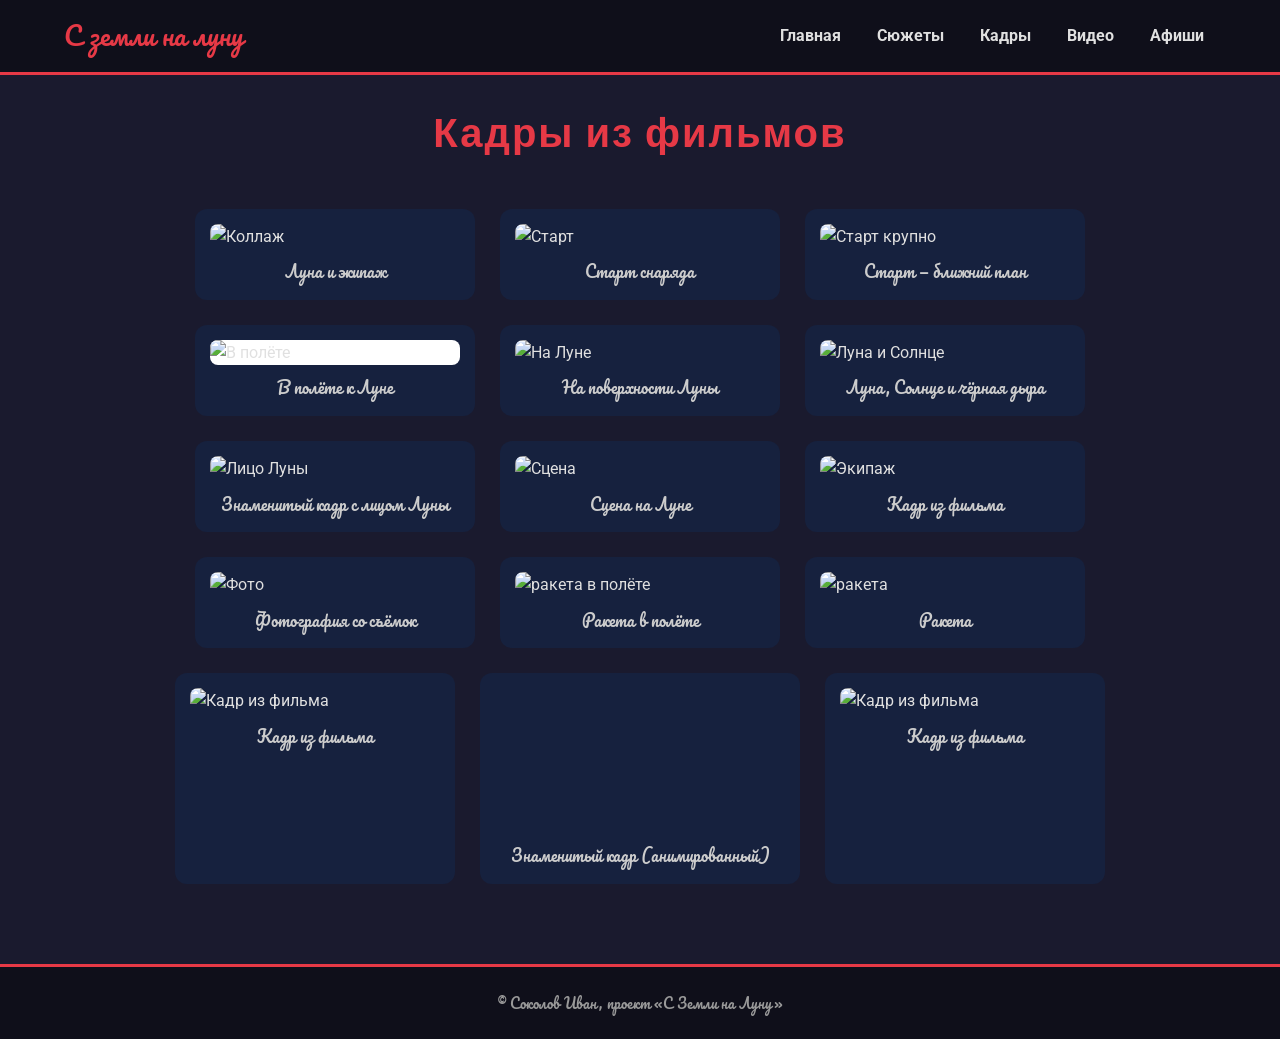
==== gallery.html @ 2c609bd3 "Add files via upload" ====
<!DOCTYPE html>
<html lang="ru">
  <head>
    <meta charset="UTF-8" />
    <title>Кадры из фильмов — С Земли на Луну</title>
    <link rel="stylesheet" href="style.css" />
    <meta
      name="description"
      content="Про фильм Путешествие на Луну и другие похожие фильмы"
    />
    <meta name="author" content="Соколов Иван" />
    <meta name="copyright" content="Kodland" />
    <meta
      name="keywords"
      content="С земли на луну,Путешествие на Луну,Путешествие на Луну фильм,1902,1929,1904,1918,1898,1908,1909,Путешествие на Луну (1902),Луна,разбор,фильм,фильмы,классическое кино,Путешествие,путешествие,Сюжет,сюжет,Путешествие сквозь невозможное,Кадры из фильма,кадры из фильма,Афишы,афишы,«Сон астроно́ма» 1898 год,Сон астроно́ма,сон астроно́ма,полёт на луну(1953),полёт на луну,Женщина на Луне (1929),Женщина на Луне,«Космический рейс» (1935),Космический рейс,космический рейс,Путешествие на Марс (1918),Путешествие на Марс,путешествие на Марс,Путешествие на Марс (1910),Марс (1910),Другие фильмы,фильмы,Экскурсия На Луну (1908),Экскурсия На Луну,Voyage_sur_Jupiter_(1909),Путешествие сквозь невозможное (1904),Путешествие сквозь невозможное,путешествие сквозь невозможное,завоевание полюса 1912,завоевание полюса"
    />
  </head>

  <body>
    <header>
      <div class="logo">С земли на луну</div>
      <nav>
        <a href="index.html">Главная</a>
        <a href="subjects.html">Сюжеты</a>
        <a href="gallery.html">Кадры</a>
        <a href="videos.html">Видео</a>
        <a href="posters.html">Афиши</a>
      </nav>
    </header>

    <main>
      <h2 class="page-title">Кадры из фильмов</h2>
      <div class="gallery">
        <div class="gallery-card">
          <img src="img/73444_600.jpg" alt="Коллаж" />
          <p>Луна и экипаж</p>
        </div>
        <div class="gallery-card">
          <img src="img/1598_3.jpg" alt="Старт" />
          <p>Старт снаряда</p>
        </div>
        <div class="gallery-card">
          <img src="img/268555.852x600c5020.jpg.jpg" alt="Старт крупно" />
          <p>Старт — ближний план</p>
        </div>
        <div class="gallery-card">
          <img
            style="background-color: rgb(255, 255, 255)"
            src="img/353708_5_i_003.png"
            alt="В полёте"
          />
          <p>В полёте к Луне</p>
        </div>
        <div class="gallery-card">
          <img src="img/h280_48604302.jpg" alt="На Луне" />
          <p>На поверхности Луны</p>
        </div>
        <div class="gallery-card">
          <img src="img/3cfdf1c01d3f43cb897c3c6b1809.jpg" alt="Луна и Солнце" />
          <p>Луна, Солнце и чёрная дыра</p>
        </div>
        <div class="gallery-card">
          <img src="img/puteshestviya-na-lunu--.jpg" alt="Лицо Луны" />
          <p>Знаменитый кадр с лицом Луны</p>
        </div>
        <div class="gallery-card">
          <img src="img/Без названия (4).jpg" alt="Сцена" />
          <p>Сцена на Луне</p>
        </div>
        <div class="gallery-card">
          <img src="img/Без названия (5).jpg" alt="Экипаж" />
          <p>Кадр из фильма</p>
        </div>
        <div class="gallery-card">
          <img src="img/image 9.png" alt="Фото" />
          <p>Фотография со съёмок</p>
        </div>
        <div class="gallery-card">
          <img
            src="img/274px-'Around_the_Moon'_by_Bayard_and_Neuville_36.jpg"
            alt="ракета в полёте"
          />
          <p>Ракета в полёте</p>
        </div>
        <div class="gallery-card">
          <img src="img/ракета.png" alt="ракета" />
          <p>Ракета</p>
        </div>
        <div class="gallery-card">
          <img src="img/images16.jpg" alt="Кадр из фильма" />
          <p>Кадр из фильма</p>
        </div>
        <div class="video-card">
          <video
            src="img/ST9HyDXfzS6o9J-Ru7J1iVgCDxqG2jJOdGTVUFSkir8.mp4"
            autoplay
            muted
            loop
          ></video>
          <p>Знаменитый кадр (анимированный)</p>
        </div>
        <div class="gallery-card">
          <img src="img/image 13.png" alt="Кадр из фильма" />
          <p>Кадр из фильма</p>
        </div>
      </div>
    </main>

    <footer>
      <p>© Соколов Иван, проект «С Земли на Луну»</p>
    </footer>
  </body>
</html>
---- style.css ----
@import url("https://fonts.googleapis.com/css2?family=Honk:MORF@15&family=Jersey+10&family=Pacifico&family=Roboto:ital,wght@0,100..900;1,100..900&display=swap");

* {
  margin: 0;
  padding: 0;
  box-sizing: border-box;
}

body {
  background-color: #1a1a2e;
  color: #e0e0e0;
  font-family: "Roboto", "Segoe UI", Arial, sans-serif;
  line-height: 1.6;
}

/* ===== ШАПКА ===== */
header {
  background-color: #0f0f1a;
  padding: 15px 5%;
  display: flex;
  flex-wrap: wrap;
  justify-content: space-between;
  align-items: center;
  border-bottom: 3px solid #e63946;
}

.logo {
  font-family: "Pacifico", cursive;
  color: #e63946;
  font-size: 26px;
}

header nav {
  display: flex;
  flex-wrap: wrap;
  gap: 12px;
}

header nav a {
  font-family: "Roboto", sans-serif;
  font-weight: 700;
  color: #e0e0e0;
  text-decoration: none;
  padding: 6px 12px;
  border-radius: 5px;
  transition: background-color 0.3s;
}

header nav a:hover {
  background-color: #e63946;
  color: white;
}

/* ===== MAIN ===== */
main {
  max-width: 1100px;
  margin: 0 auto;
  padding: 30px 20px;
}

.page-title {
  font-family: "Jersey 10", sans-serif;
  color: #e63946;
  font-size: 40px;
  text-align: center;
  margin-bottom: 40px;
  letter-spacing: 2px;
}

/* ===== БАННЕР (главная) ===== */
.banner {
  position: relative;
  text-align: center;
  padding: 100px 20px;
  margin-bottom: 40px;
  border-radius: 15px;
  overflow: hidden;
}

.banner-bg {
  position: absolute;
  top: 0;
  left: 0;
  width: 100%;
  height: 100%;
  background-image: url("img/photo.jpg");
  background-size: cover;
  background-position: center;
  background-repeat: no-repeat;
  z-index: 1;
}

.banner-bg::after {
  content: "";
  position: absolute;
  top: 0;
  left: 0;
  width: 100%;
  height: 100%;
  background-color: rgba(15, 15, 26, 0.75);
}

.banner-content {
  position: relative;
  z-index: 2;
}

.banner-content h2 {
  font-family: "Honk", cursive;
  font-size: 64px;
  margin-bottom: 10px;
}

.banner-content p {
  font-family: "Roboto", sans-serif;
  font-weight: 300;
  font-size: 18px;
  color: #ccc;
}

/* ===== БЛОК «О ПРОЕКТЕ» (главная) ===== */
.about {
  display: flex;
  flex-wrap: wrap;
  gap: 30px;
  align-items: center;
  margin-bottom: 50px;
  background-color: #16213e;
  padding: 30px;
  border-radius: 15px;
}

.about-img {
  width: 250px;
  border-radius: 12px;
}

.about-text {
  flex: 1;
  min-width: 250px;
}

.about-text h2 {
  font-family: "Jersey 10", sans-serif;
  color: #e63946;
  font-size: 36px;
  margin-bottom: 15px;
  letter-spacing: 2px;
}

.about-text p {
  font-family: "Roboto", sans-serif;
  font-weight: 400;
  margin-bottom: 10px;
}

/* ===== КАРТОЧКИ-РАЗДЕЛЫ (главная) ===== */
.cards-nav h2 {
  font-family: "Jersey 10", sans-serif;
  color: #e63946;
  font-size: 36px;
  text-align: center;
  margin-bottom: 25px;
  letter-spacing: 2px;
}

.cards-row {
  display: flex;
  flex-wrap: wrap;
  gap: 25px;
  justify-content: center;
}

.nav-card {
  display: flex;
  flex-direction: column;
  align-items: center;
  background-color: #16213e;
  padding: 0 0 20px 0;
  border-radius: 15px;
  width: 240px;
  text-decoration: none;
  color: #e0e0e0;
  transition: transform 0.3s, box-shadow 0.3s;
  overflow: hidden;
}

.nav-card:hover {
  transform: translateY(-5px);
  box-shadow: 0 10px 25px rgba(230, 57, 70, 0.3);
}

.nav-card img {
  width: 100%;
  height: 160px;
  object-fit: cover;
}

.nav-card h3 {
  font-family: "Jersey 10", sans-serif;
  color: #e63946;
  margin: 15px 0 5px 0;
  font-size: 24px;
  letter-spacing: 1px;
}

.nav-card p {
  font-family: "Pacifico", cursive;
  text-align: center;
  padding: 0 15px;
  font-size: 14px;
  color: #bbb;
}

/* ===== СТАТЬИ (сюжеты) ===== */
article {
  background-color: #16213e;
  padding: 25px;
  border-radius: 15px;
  margin-bottom: 30px;
}

article h3 {
  font-family: "Jersey 10", sans-serif;
  color: #e63946;
  font-size: 28px;
  margin-bottom: 15px;
  border-bottom: 2px solid #e63946;
  padding-bottom: 8px;
  letter-spacing: 1px;
}

article p {
  font-family: "Roboto", sans-serif;
  font-weight: 400;
  margin-bottom: 12px;
  text-align: justify;
}

/* ===== ГАЛЕРЕЯ КАДРОВ ===== */
.gallery {
  display: flex;
  flex-wrap: wrap;
  gap: 25px;
  justify-content: center;
}

.gallery-card {
  display: flex;
  flex-direction: column;
  align-items: center;
  background-color: #16213e;
  padding: 15px;
  border-radius: 12px;
  width: 280px;
}

.gallery-card img {
  width: 100%;
  height: auto;
  border-radius: 8px;
}

.gallery-card p {
  font-family: "Pacifico", cursive;
  margin-top: 10px;
  text-align: center;
  font-size: 16px;
  color: #ccc;
}

/* ===== ВИДЕО ===== */
.video-container {
  display: flex;
  flex-wrap: wrap;
  gap: 25px;
  justify-content: center;
}

.video-card {
  display: flex;
  flex-direction: column;
  align-items: center;
  background-color: #16213e;
  padding: 15px;
  border-radius: 12px;
  width: 320px;
}

.video-card video {
  width: 100%;
  border-radius: 8px;
}

.video-card iframe {
  width: 100%;
  height: 200px;
  border-radius: 8px;
}

.video-card p {
  font-family: "Pacifico", cursive;
  margin-top: 10px;
  text-align: center;
  font-size: 16px;
  color: #ccc;
}

/* ===== АФИШИ ===== */
.posters {
  display: flex;
  flex-wrap: wrap;
  gap: 25px;
  justify-content: center;
}

.poster-card {
  display: flex;
  flex-direction: column;
  align-items: center;
  background-color: #16213e;
  padding: 15px;
  border-radius: 12px;
  width: 280px;
}

.poster-card img {
  width: 100%;
  height: auto;
  border-radius: 8px;
}

.poster-card p {
  font-family: "Pacifico", cursive;
  margin-top: 10px;
  text-align: center;
  font-size: 16px;
  color: #ccc;
}

/* ===== FOOTER ===== */
footer {
  background-color: #0f0f1a;
  text-align: center;
  padding: 25px;
  border-top: 3px solid #e63946;
  margin-top: 50px;
}

footer p {
  font-family: "Pacifico", cursive;
  color: #999;
  font-size: 14px;
}
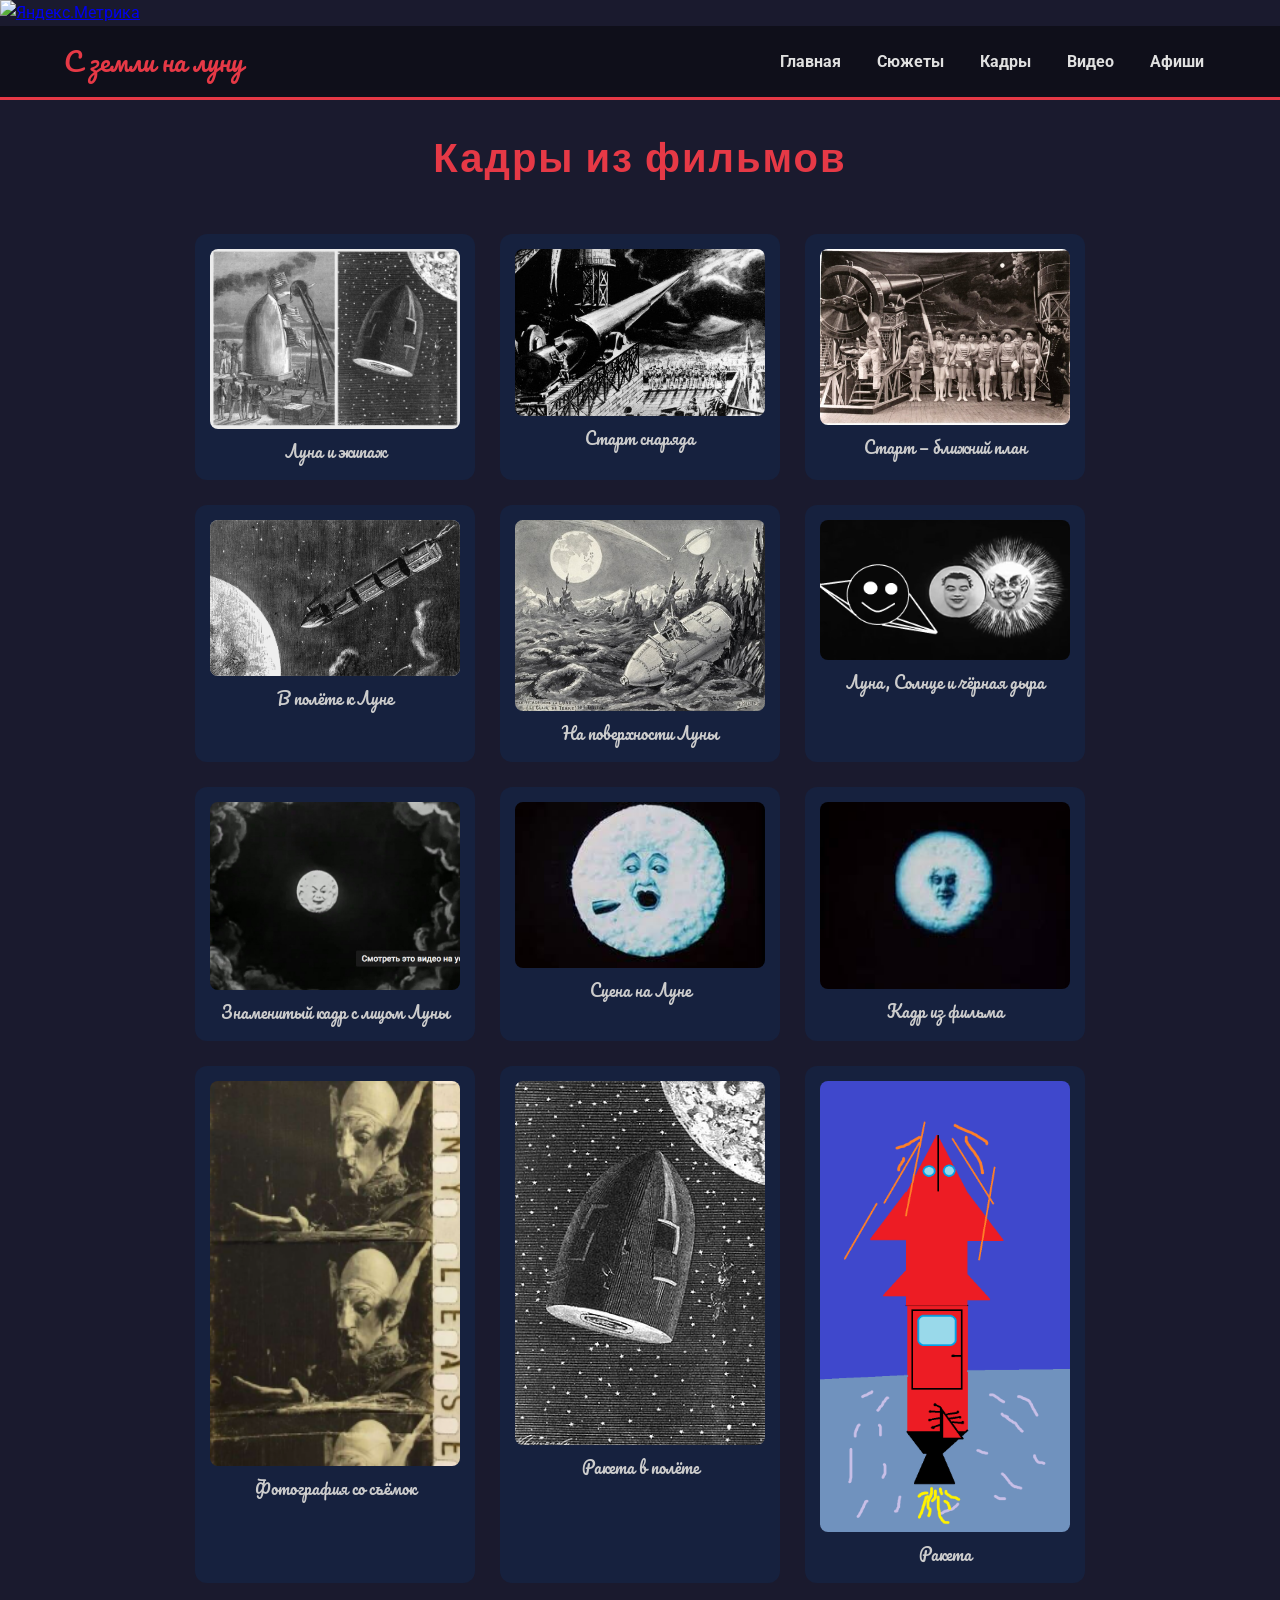
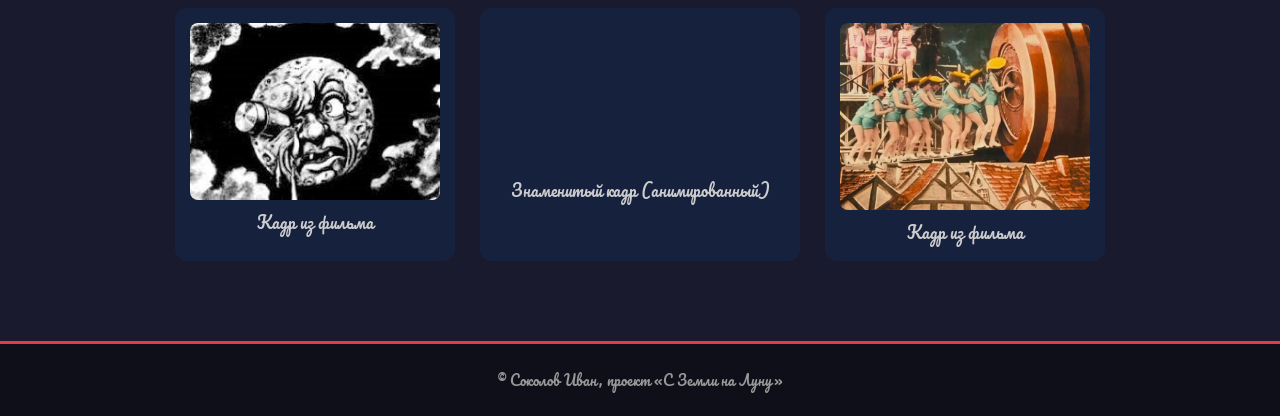
==== commit 398bc81e: "Update gallery.html" ====
--- a/gallery.html
+++ b/gallery.html
@@ -17,6 +17,7 @@
   </head>
 
   <body>
+    <!-- Yandex.Metrika informer --> <a href="https://metrika.yandex.ru/stat/?id=109372718&amp;from=informer" target="_blank" rel="nofollow">     <img src="https://informer.yandex.ru/informer/109372718/3_1_FFFFFFFF_EFEFEFFF_0_pageviews"          style="width:88px; height:31px; border:0;"          alt="Яндекс.Метрика"          title="Яндекс.Метрика: данные за сегодня (просмотры, визиты и уникальные посетители)"         class="ym-advanced-informer" data-cid="109372718" data-lang="ru"/> </a> <!-- /Yandex.Metrika informer -->  <!-- Yandex.Metrika counter --> <script type="text/javascript">     (function(m,e,t,r,i,k,a){         m[i]=m[i]||function(){(m[i].a=m[i].a||[]).push(arguments)};         m[i].l=1*new Date();         for (var j = 0; j < document.scripts.length; j++) {if (document.scripts[j].src === r) { return; }}         k=e.createElement(t),a=e.getElementsByTagName(t)[0],k.async=1,k.src=r,a.parentNode.insertBefore(k,a)     })(window, document,'script','https://mc.yandex.ru/metrika/tag.js?id=109372718', 'ym');      ym(109372718, 'init', {ssr:true, webvisor:true, clickmap:true, ecommerce:"dataLayer", referrer: document.referrer, url: location.href, accurateTrackBounce:true, trackLinks:true}); </script> <noscript><div><img src="https://mc.yandex.ru/watch/109372718" style="position:absolute; left:-9999px;" alt="" /></div></noscript> <!-- /Yandex.Metrika counter -->
     <header>
       <div class="logo">С земли на луну</div>
       <nav>
